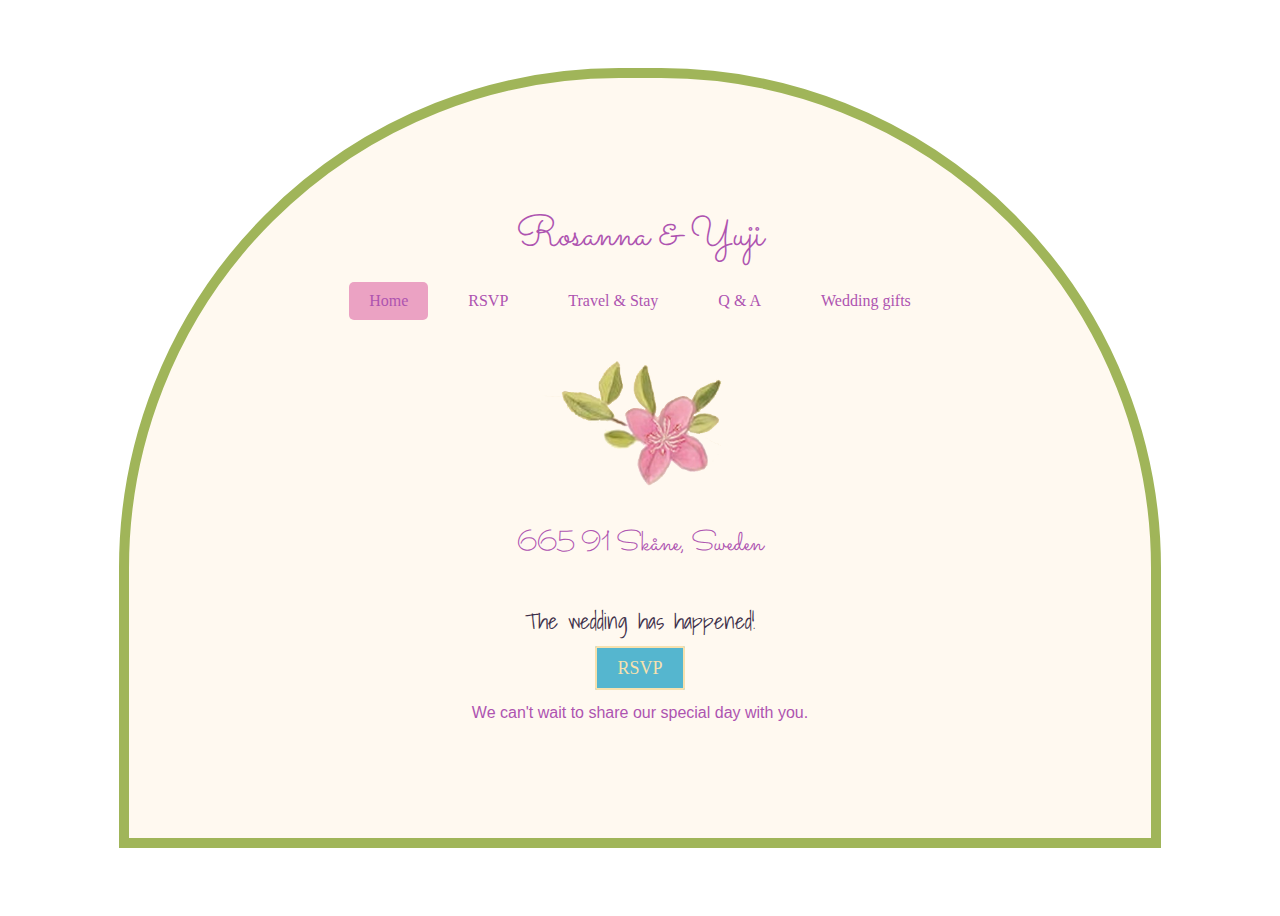
==== index.html @ bf82cd82 "Update index.html" ====
<!DOCTYPE html>
<html lang="ja">
<head>
    <meta charset="UTF-8">
    <meta name="viewport" content="width=device-width, initial-scale=1.0">
    <title>Yuji & Rosanna</title>

    
    <!-- Google Fonts -->
<link href="https://fonts.googleapis.com/css2?family=Shadows+Into+Light&family=Sacramento&display=swap" rel="stylesheet">

    <!-- Link to CSS -->
    <link rel="stylesheet" href="styles.css">


</head>
<body>
    
    <div class="background">
        <div class="content">
            <h1 class="title">Rosanna & Yuji</h1>
<nav>
    <div class="hamburger-menu" onclick="toggleMenu()">&#9776;</div>
    <div id="nav-links">
                <a href="index.html" class="active">Home</a>
                <a href="rsvp.html">RSVP</a>
                <a href="travel.html">Travel & Stay</a>
                <a href="qa.html">Q & A</a>
                <a href="gifts.html">Wedding gifts</a>
    </div>
</nav>
 <img src="images/sakura (1).png" alt="Description of image" width="200">
            
            <p class="address">665 91 Skåne, Sweden</p>
            
        <!-- Countdown Timer -->
        <div id="countdown" class="countdown"></div>
            
            <a href="rsvp.html" class="btn">RSVP</a>
            <p class="message">We can't wait to share our special day with you. </p>
        </div>
    </div>

</html>
    <script src="script.js"></script>

</body>
</html>
---- styles.css ----
<link href="https://fonts.googleapis.com/css2?family=Nunito:wght@300;400;600&family=Shadows+Into+Light&family=Sacramento&display=swap" rel="stylesheet">


body {
    margin: 0;
    padding: 0;
    font-family: 'Shadows Into Light', cursive;
    background-image: url('images/sakura (1).png'); /* Correct way */
    background-size: cover;  /* Ensures the image covers the entire background */
 height: 100vh;  /* Ensures the body takes up the full viewport height */
    background-repeat: repeat;  /* Allows the image to repeat if it's smaller than the viewport */
    text-align: center;
}

h1 {
    font-family: 'Sacramento', cursive !important;
    color: #ae54b0;
    font-size: 50px;
    margin-bottom: 15px;
    font-weight: normal;  /* Make the text normal weight */
}

.background {
    min-height: 100vh;  /* Makes sure the div spans the full height of the viewport */
    display: flex;
    justify-content: center;
    align-items: center;
    text-align: center;
}

/* General content box styling */
.content {
    background-color: #fff9f0 !important;
    padding: 100px;
    border: 10px solid #a0b559;
    border-radius: 500px 500px 0 0; /* Keeps the arch consistent */
    width: 65%; /* Same width for all pages */
    margin: 55px auto; /* Centers and keeps spacing */
}


.title {
    font-family: 'Sacramento', cursive !important;  /* Apply Sacramento font */
    color: #ae54b0;
    font-size: 50px;
    margin-bottom: 15px;
}

p, .rsvp-question, .rsvp-reply {
    font-family: 'Nunito', sans-serif;
    font-size: 1.2em;
    color: #333;
}

/* ナビゲーション */
nav {
    margin-bottom: 25px;
}

nav a {
    font-size: 16px;
    text-decoration: none;
    color: #ae54b0;
    margin: 0 10px;
    padding: 5px 10px;
    border-radius: 5px;
}

nav a.active {
    background-color: #eba2c3;
}

/* ハート */
.hearts {
    font-size: 24px;
    color: #b36a5e;
    margin: 15px 0;
}

/* アドレス */
.address {
    font-family: 'Sacramento', cursive;
    color: #ae54b0;
    font-size: 30px;
    margin-top: 15px;
}


/* 🌿 Buttons with natural tones */
button, .btn {
    background-color: #55b6cf !important; /* Earthy green */
    color: #F7E1AE !important; /* Yellow text */
    border: 2px solid #F7E1AE; /* Accent border */
    padding: 10px 20px;
    font-size: 20px;
    font-weight: normal;
    cursor: pointer;
    border-radius: 2px;
    text-decoration: none; /* Remove underline */
    transition: background 0.3s ease;
}

button:hover, .btn:hover {
    background-color: #a0b559 !important; /* Lighter green on hover */
}


    .rsvp-form {
        width: 100%; /* Makes sure it fills the .content box */
        max-width: none; /* Removes max-width limitation */
        padding: 20px; /* Adjusts padding to match other pages */
    }
}

/* RSVPフォーム */
form {
    margin: 20px 0;
}

form input {
    display: block;
    width: 80%;
    margin: 10px auto;
    padding: 10px;
    font-size: 16px;
    border: 1px solid #ccc;
    border-radius: 5px;
}

form button {
    width: 50%;
}

/* メッセージ */
.message {
    font-size: 18px;
    color: #ae54b0;
    margin-top: 25px;
}

/* 戻るボタン */
.back-btn {
    background: #8a2be2;
}

.back-btn:hover {
    background: #6b4eac;
}


@media (max-width: 768px) {
    .content {
        width: 80%;
        padding: 50px 25px;
        border-radius: 500px 500px 0 0; /* Only top corners are rounded */
        margin-left: auto; /* Center it */
        margin-right: auto; /* Center it */
    }
}

    .title {
        font-size: 42px;
    }

    .address {
        font-size: 28px;
    }

    .btn {
        font-size: 18px;
        padding: 10px 20px;
    }

    .message {
        font-size: 16px;
    }
}

/* 曲リクエストフォームのスタイル */
#request-form h2 {
    color: #ae54b0;
    font-size: 24px;
    margin-bottom: 15px;
}

#request-form input {
    display: block;
    width: 80%;
    margin: 10px auto;
    padding: 10px;
    font-size: 16px;
    border: 1px solid #ccc;
    border-radius: 5px;
}
footer p {
    margin-top: 10px;
    font-size: 14px;
    color: #7f7f7f;
}

/* Countdown timer styles */
.countdown {
    font-family: 'Shadows Into Light', cursive;
    font-size: 22px;
    color: #40314a;
    padding: 10px;
    border-radius: 10px;
    width: 300px;
    margin: 10px auto;
    text-align: center;
}

.countdown p {
    margin: 10px 0;
    font-size: 24px;
}

/* Form-specific Styles */
.rsvp-form {
    background-color: #fff9f0;
    padding: 30px;
    border: 2px solid #a0b559;
    border-radius: 10px;
    width: 80%;
    max-width: 600px;
    margin: 0 auto;
}

.rsvp-form label {
    display: block;
    margin-bottom: 8px;
    font-family: 'Lora', serif;
    font-size: 18px;
}

.rsvp-form input,
.rsvp-form select,
.rsvp-form textarea {
    width: 100%;
    padding: 10px;
    margin-bottom: 15px;
    font-size: 16px;
    border: 1px solid #ccc;
    border-radius: 5px;
    font-family: 'Lora', serif;
}

.rsvp-form button {
    background-color: #32afcf;
    color: #F7E1AE;
    border: 2px solid #F7E1AE;
    padding: 10px 20px;
    font-size: 18px;
    cursor: pointer;
    border-radius: 5px;
    transition: background 0.3s ease;
    font-family: 'Shadows Into Light', cursive;
}

.rsvp-form button:hover {
    background-color: #a0b559;
}

/* Hamburger menu style */
.hamburger-menu {
    display: none;  /* Hidden by default */
    font-size: 30px;
    cursor: pointer;
    position: absolute; /* Position it absolutely */
    top: 20px;  /* Adjust the top position */
    left: 20px; /* Adjust the left position */
}

/* Navigation links */
#nav-links {
    display: flex;
    justify-content: center;
    align-items: center;
}

/* General Navigation Link Styles */
nav a {
    font-size: 16px;
    text-decoration: none;
    color: #ae54b0;
    margin: 0 10px;
    padding: 10px 20px;
    border-radius: 5px;
    display: inline-block;
}

/* Mobile-specific styles */
@media (max-width: 768px) {
    /* Hide the links by default on mobile */
    #nav-links {
        display: none;
        flex-direction: column;
        align-items: center;
        width: 100%;
        background-color: #ffeac2; /* Light background */
        position: absolute;
        top: 60px; /* Adjust based on your header height */
        left: 0;
        padding: 5px 0;
    }

    /* Show hamburger menu only on mobile */
    .hamburger-menu {
        display: block;
        color: #622775; /* Color for hamburger */
        padding: 10px;
        width: 40px; /* Adjust width to create a square shape */
        height: 40px; /* Adjust height to match width */
    display: flex; 
    flex-direction: column; /* Stack icon and text vertically */
        justify-content: center;
        align-items: center;
        background-color: #ffeac2;
        border-radius: 10px;
    }


    /* Styling the links in the hamburger menu */
    #nav-links a {
        padding: 15px 0;
        font-size: 18px;
        width: 100%;
        text-align: center;
    }

    /* Show navigation links when the hamburger menu is clicked */
    #nav-links.active {
        display: block;
    }
}

.hamburger-menu::after {
    content: "Menu";  /* Text to appear below */
    display: block; /* Forces the text onto a new line */
    font-family: 'Sacramento', cursive; /* Fixed missing semicolon */
    font-size: 22px; /* Fixed syntax error */
    color: #ae54b0; /* Match the hamburger icon color */
    text-align: center;
    margin-top: 0px; /* Space between icon and text */
     margin-bottom: 5px; /* Space between icon and text */
}

/* Container for the select element */
.select-container {
    position: relative;
    width: 100%; /* Ensures container fills the available width */
}

/* Style for the select box */
select {
    -webkit-appearance: none; /* Removes default iOS styling */
    -moz-appearance: none; /* Removes default Firefox styling */
    appearance: none; /* Removes default styling */
    width: 100%; /* Ensures it fills the container */
    padding: 10px 30px 10px 10px; /* Add padding for the arrow */
    font-size: 16px; /* Matches other inputs */
    border: 2px solid #a0b559; /* Custom border */
    border-radius: 5px; /* Slight rounding */
    background-color: #ffffff; /* Matches RSVP form background */
    color: #40314a; /* Dark text for readability */
    text-align: center !important; /* Center text inside the fields */
    cursor: pointer;
}

/* Center text in dropdown options */
select option {
    text-align: center; /* Centers the option text */
    padding: 10px; /* Add padding to give options some space */
}

/* Custom arrow added after the select container */
.select-container::after {
    content: "▼"; 
    font-size: 14px;
    color: #ae54b0;
    position: absolute;
    right: 10px;
    top: 40%;
    transform: translateY(-50%);
    pointer-events: none; /* Ensure it doesn’t interfere with selection */
}

/* Mobile-specific adjustments */
@media (max-width: 768px) {
    select {
        font-size: 18px; /* Slightly larger for mobile */
        padding: 12px 30px 12px 12px; /* Adjust padding for mobile */
    }
}
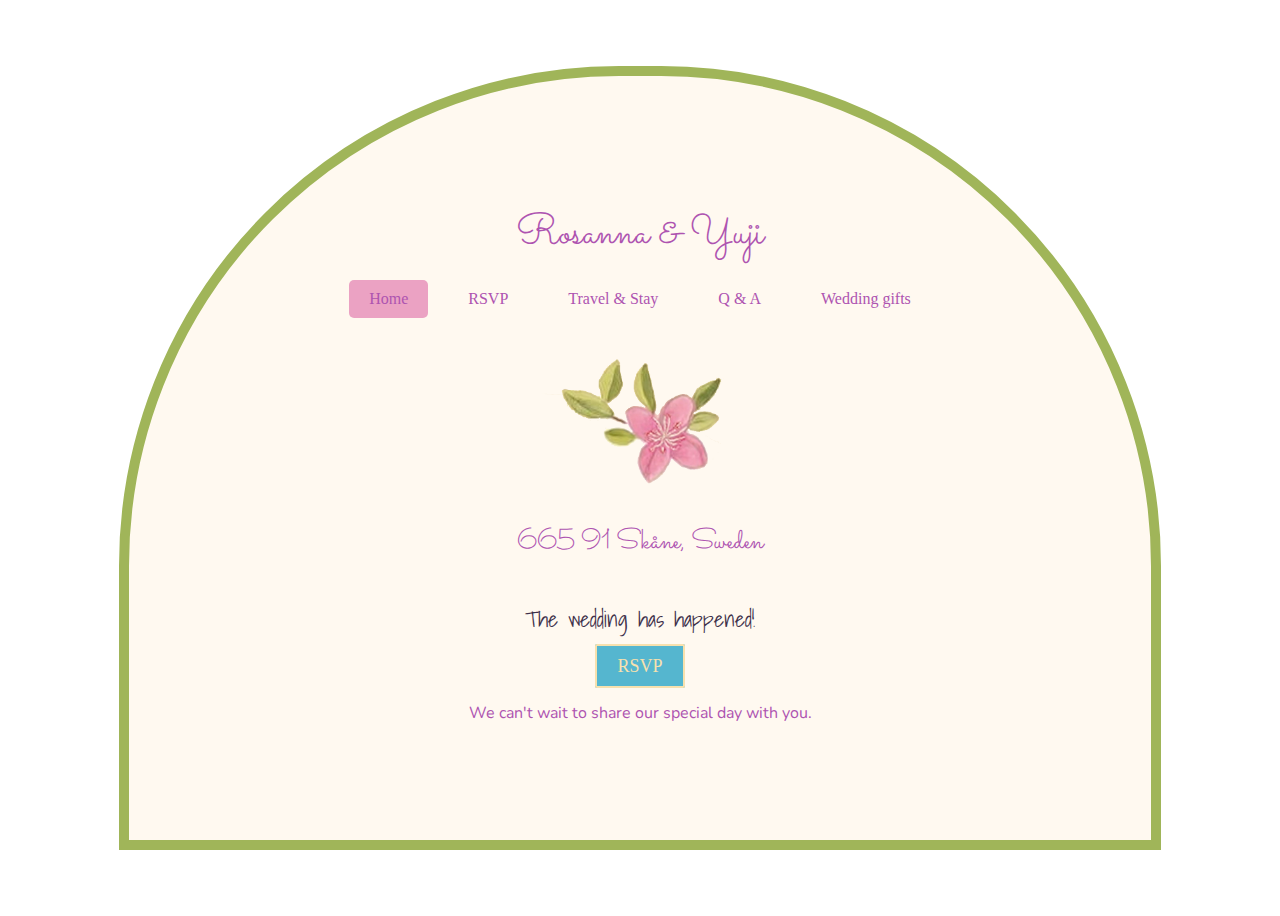
==== commit cf7282b7: "Update index.html" ====
--- a/index.html
+++ b/index.html
@@ -7,7 +7,7 @@
 
     
     <!-- Google Fonts -->
-<link href="https://fonts.googleapis.com/css2?family=Shadows+Into+Light&family=Sacramento&display=swap" rel="stylesheet">
+<link href="https://fonts.googleapis.com/css2?family=Nunito:wght@300;400;600&family=Shadows+Into+Light&family=Sacramento&display=swap" rel="stylesheet">
 
     <!-- Link to CSS -->
     <link rel="stylesheet" href="styles.css">
--- a/styles.css
+++ b/styles.css
@@ -48,7 +48,7 @@
 
 p, .rsvp-question, .rsvp-reply {
     font-family: 'Nunito', sans-serif;
-    font-size: 1.2em;
+    font-size: 1em;
     color: #333;
 }
 
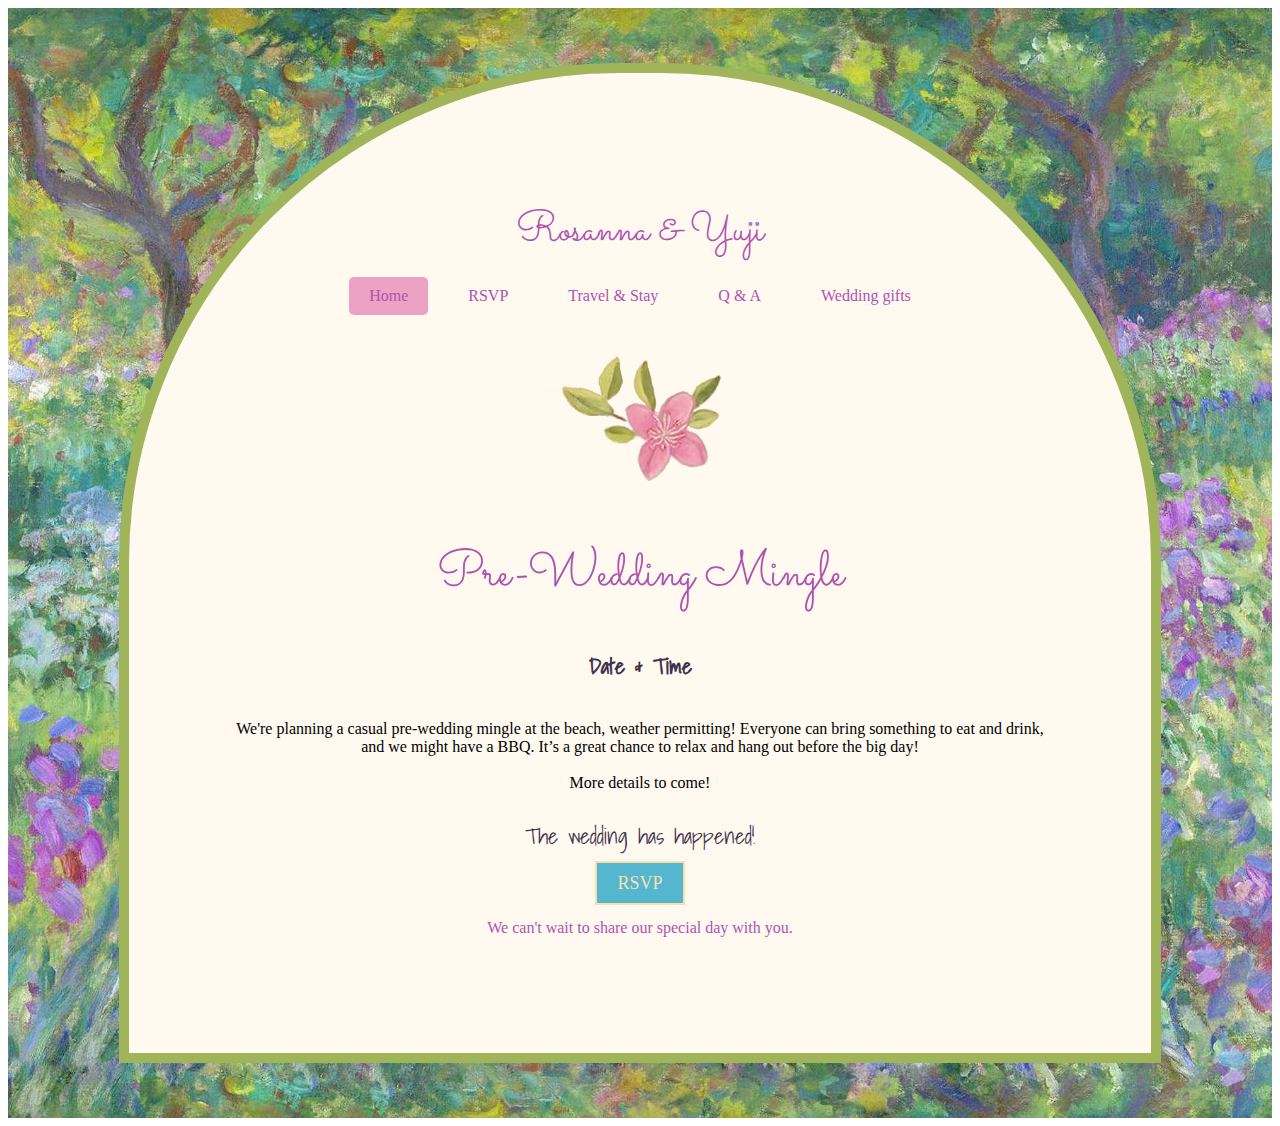
==== commit d67282db: "pre wed.html" ====
--- a/index.html
+++ b/index.html
@@ -31,7 +31,10 @@
 </nav>
  <img src="images/sakura (1).png" alt="Description of image" width="200">
             
-            <p class="address">665 91 Skåne, Sweden</p>
+            <h1 class="qa-title">Pre-Wedding Mingle</h1>
+
+                        <h5>Date & Time</h5>
+            <p>We're planning a casual pre-wedding mingle at the beach, weather permitting! Everyone can bring something to eat and drink, and we might have a BBQ. It’s a great chance to relax and hang out before the big day! <br><br>More details to come! <br>
             
         <!-- Countdown Timer -->
         <div id="countdown" class="countdown"></div>
--- a/styles.css
+++ b/styles.css
@@ -1,16 +1,15 @@
-<link href="https://fonts.googleapis.com/css2?family=Nunito:wght@300;400;600&family=Shadows+Into+Light&family=Sacramento&display=swap" rel="stylesheet">
+<link href="https://fonts.googleapis.com/css2?family=Shadows+Into+Light&family=Sacramento&display=swap" rel="stylesheet">
 
 
 body {
     margin: 0;
     padding: 0;
     font-family: 'Shadows Into Light', cursive;
-    background-image: url('images/sakura (1).png'); /* Correct way */
-    background-size: cover;  /* Ensures the image covers the entire background */
- height: 100vh;  /* Ensures the body takes up the full viewport height */
-    background-repeat: repeat;  /* Allows the image to repeat if it's smaller than the viewport */
+    position: relative; /* Make the body a positioned container */
+    height: 100vh;  /* Ensures the body takes up the full viewport height */
     text-align: center;
 }
+
 
 h1 {
     font-family: 'Sacramento', cursive !important;
@@ -20,12 +19,23 @@
     font-weight: normal;  /* Make the text normal weight */
 }
 
+h5 {
+    font-family: 'Shadows Into Light', cursive;
+    font-size: 22px;
+    color: #40314a;
+}
+
 .background {
-    min-height: 100vh;  /* Makes sure the div spans the full height of the viewport */
+    min-height: 100vh;  /* Ensure the container spans the full height of the viewport */
     display: flex;
     justify-content: center;
     align-items: center;
     text-align: center;
+    position: relative;  /* Keeps content on top of the background */
+    background-image: 
+        url('https://rosanna-and-yuji.github.io/Rosanna-and-Yuji/images/311512_poster (mirror).jpeg');  
+    background-size: 100% auto;  /* Full width, auto height */
+    background-repeat: repeat-y;  /* Repeat only vertically */
 }
 
 /* General content box styling */
@@ -46,12 +56,6 @@
     margin-bottom: 15px;
 }
 
-p, .rsvp-question, .rsvp-reply {
-    font-family: 'Nunito', sans-serif;
-    font-size: 1em;
-    color: #333;
-}
-
 /* ナビゲーション */
 nav {
     margin-bottom: 25px;
@@ -84,7 +88,6 @@
     font-size: 30px;
     margin-top: 15px;
 }
-
 
 /* 🌿 Buttons with natural tones */
 button, .btn {
@@ -260,6 +263,7 @@
 .rsvp-form button:hover {
     background-color: #a0b559;
 }
+
 
 /* Hamburger menu style */
 .hamburger-menu {
@@ -308,7 +312,7 @@
     .hamburger-menu {
         display: block;
         color: #622775; /* Color for hamburger */
-        padding: 10px;
+        padding: 15px;
         width: 40px; /* Adjust width to create a square shape */
         height: 40px; /* Adjust height to match width */
     display: flex; 
@@ -392,3 +396,4 @@
         padding: 12px 30px 12px 12px; /* Adjust padding for mobile */
     }
 }
+
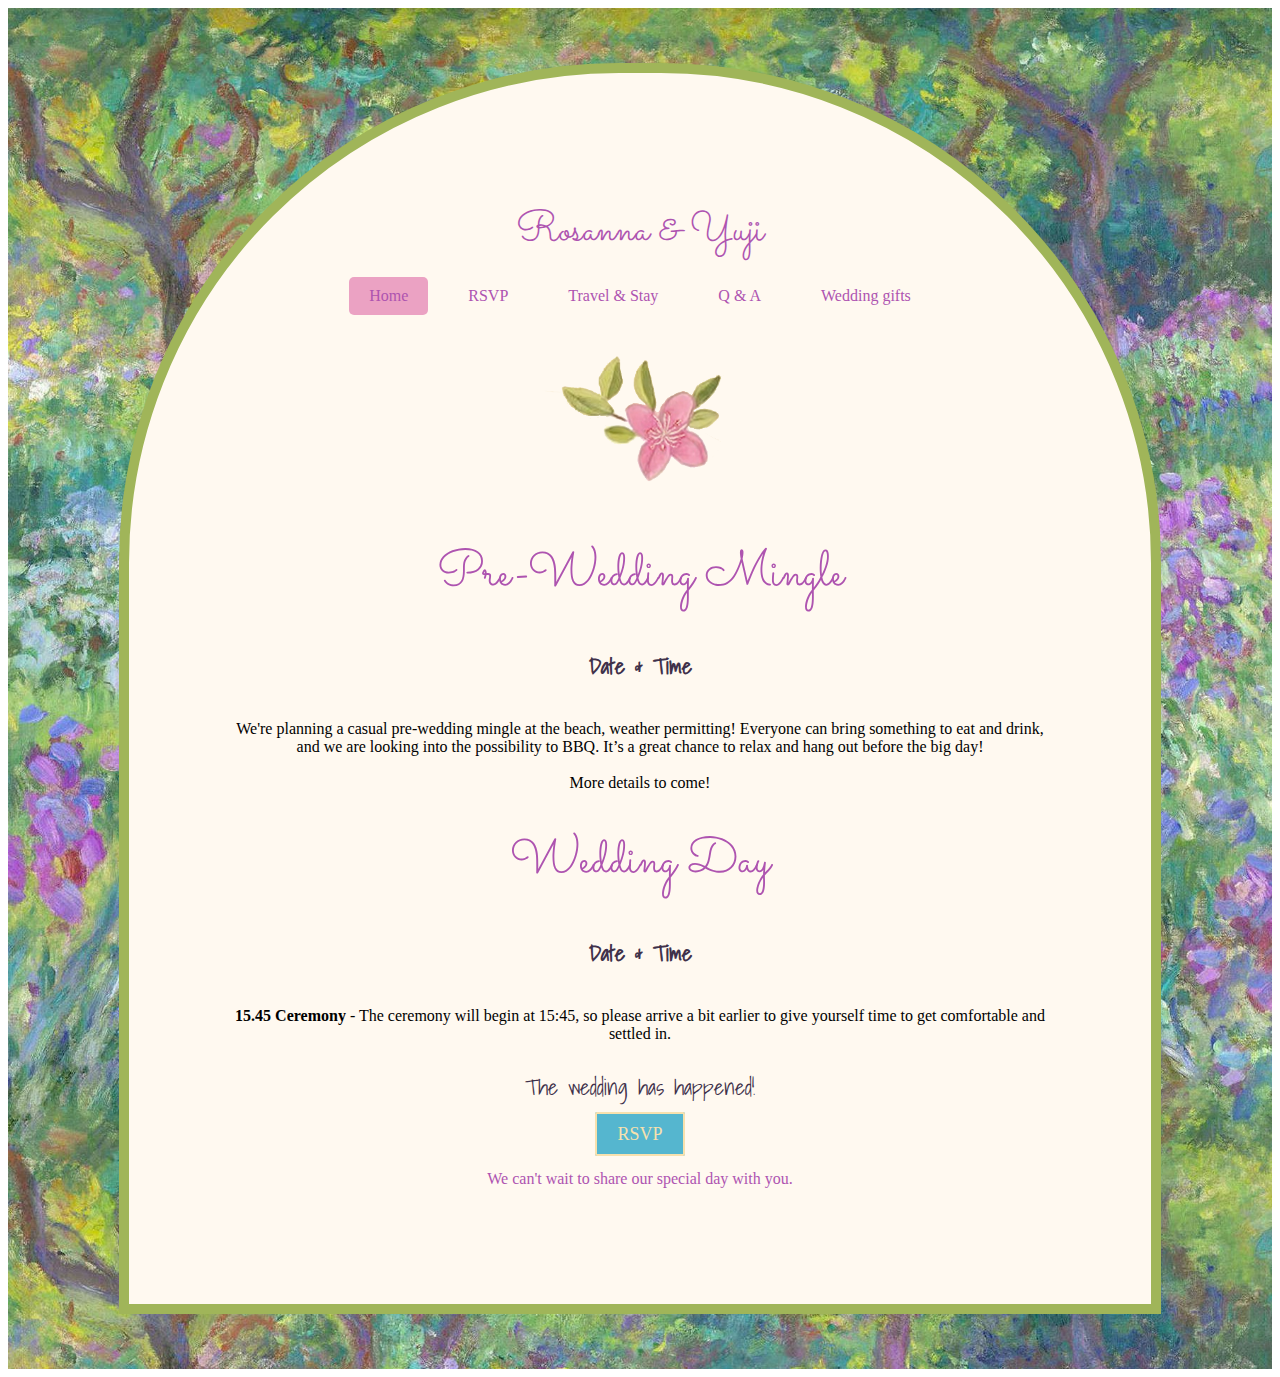
==== commit d70468f3: "test schedule.html" ====
--- a/index.html
+++ b/index.html
@@ -34,7 +34,14 @@
             <h1 class="qa-title">Pre-Wedding Mingle</h1>
 
                         <h5>Date & Time</h5>
-            <p>We're planning a casual pre-wedding mingle at the beach, weather permitting! Everyone can bring something to eat and drink, and we might have a BBQ. It’s a great chance to relax and hang out before the big day! <br><br>More details to come! <br>
+            <p>We're planning a casual pre-wedding mingle at the beach, weather permitting! Everyone can bring something to eat and drink, and we are looking into the possibility to BBQ. It’s a great chance to relax and hang out before the big day! <br><br>More details to come! <br>
+
+
+                            <h1 class="qa-title">Wedding Day</h1>
+
+                        <h5>Date & Time</h5>
+
+            <p><b>15.45 Ceremony</b> - The ceremony will begin at 15:45, so please arrive a bit earlier to give yourself time to get comfortable and settled in.</p>
             
         <!-- Countdown Timer -->
         <div id="countdown" class="countdown"></div>
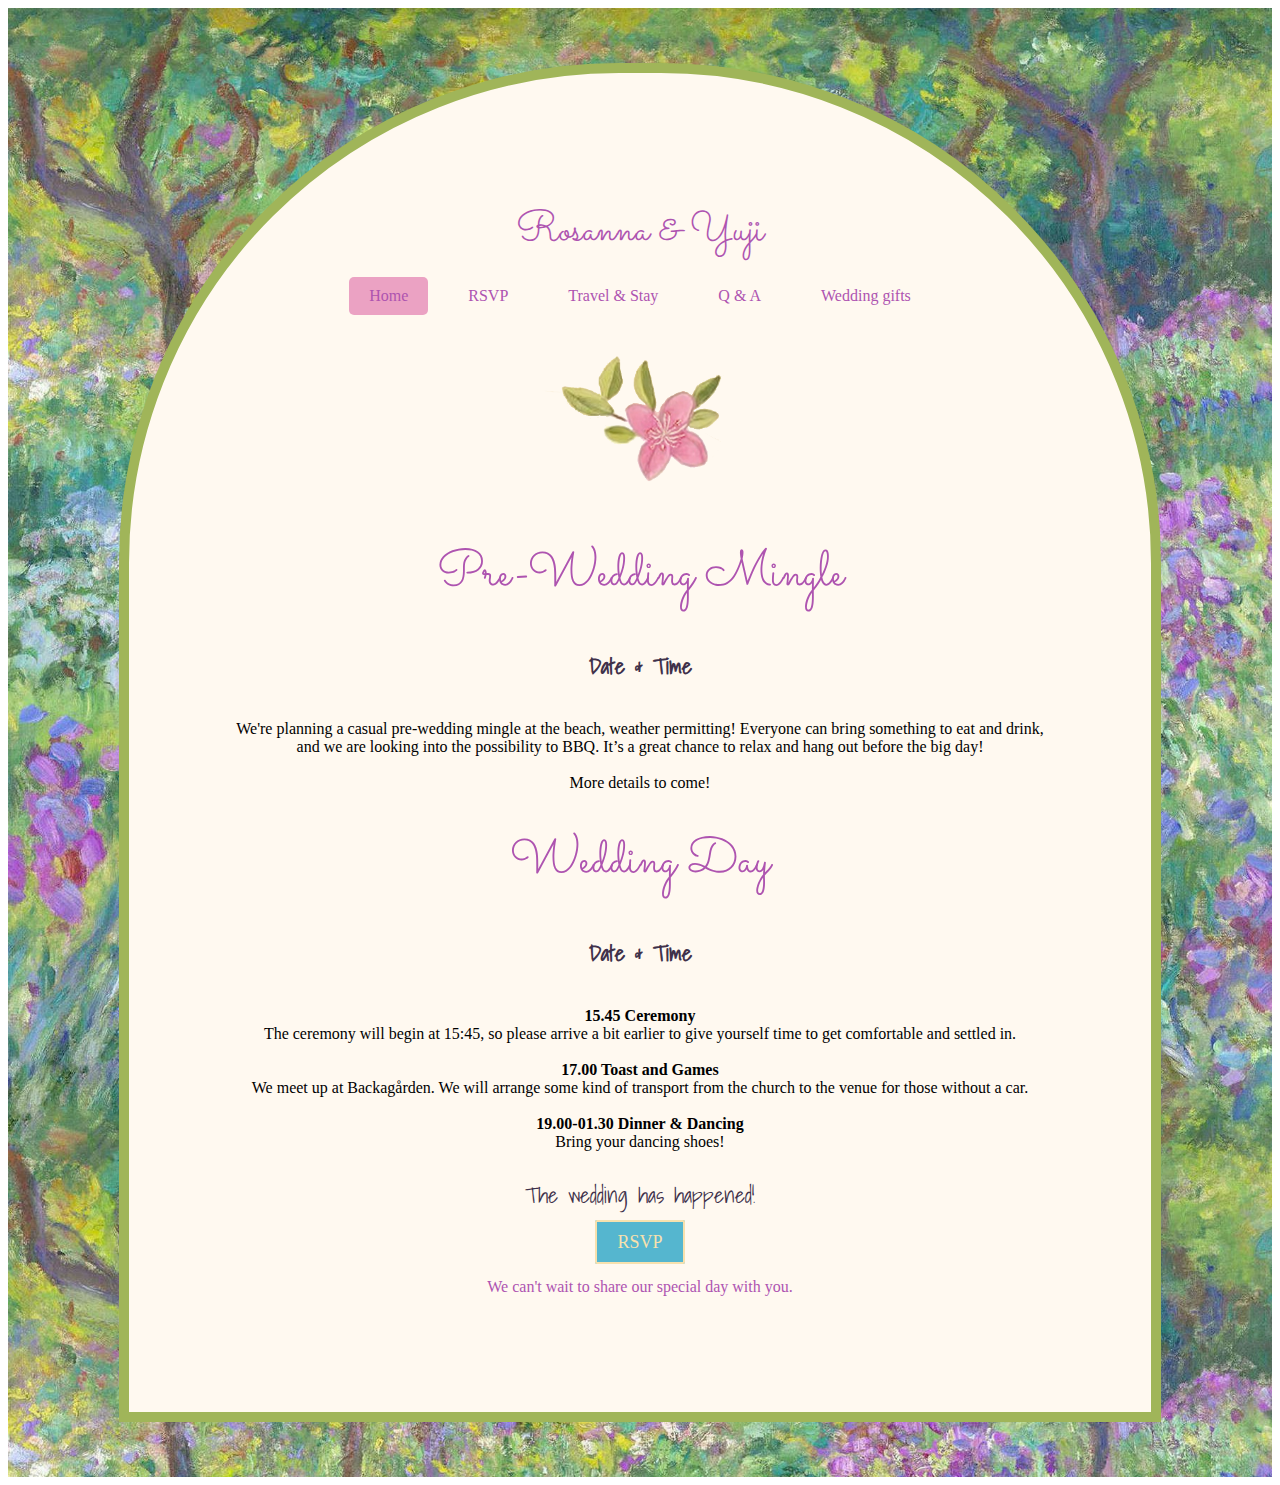
==== commit fc30f742: "Schedule.html" ====
--- a/index.html
+++ b/index.html
@@ -41,7 +41,12 @@
 
                         <h5>Date & Time</h5>
 
-            <p><b>15.45 Ceremony</b> - The ceremony will begin at 15:45, so please arrive a bit earlier to give yourself time to get comfortable and settled in.</p>
+            <p><b>15.45 Ceremony</b> <br> The ceremony will begin at 15:45, so please arrive a bit earlier to give yourself time to get comfortable and settled in.<br>
+            <br>
+           <b>17.00 Toast and Games</b> <br> We meet up at Backagården. We will arrange some kind of transport from the church to the venue for those without a car. <br>
+                <br>
+                <b>19.00-01.30 Dinner & Dancing</b> <br>Bring your dancing shoes!
+            </p>
             
         <!-- Countdown Timer -->
         <div id="countdown" class="countdown"></div>
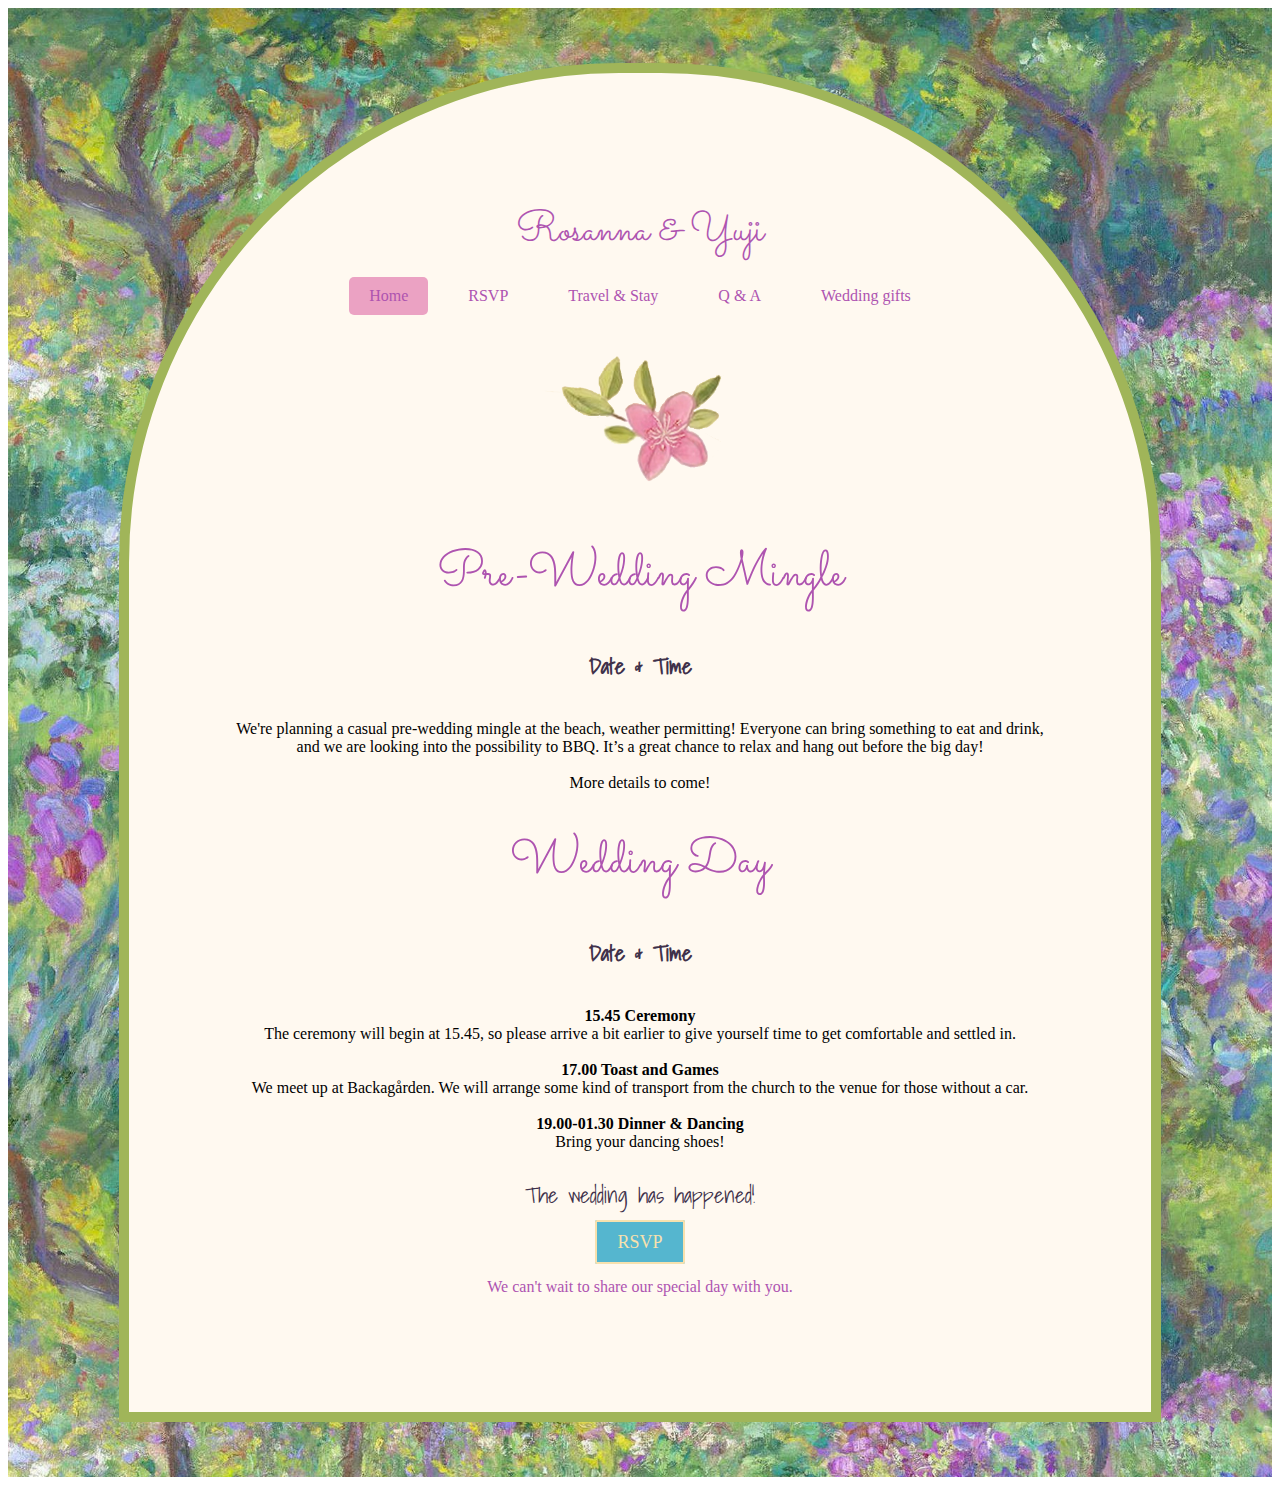
==== commit 8550259b: "Update index.html" ====
--- a/index.html
+++ b/index.html
@@ -41,7 +41,7 @@
 
                         <h5>Date & Time</h5>
 
-            <p><b>15.45 Ceremony</b> <br> The ceremony will begin at 15:45, so please arrive a bit earlier to give yourself time to get comfortable and settled in.<br>
+            <p><b>15.45 Ceremony</b> <br> The ceremony will begin at 15.45, so please arrive a bit earlier to give yourself time to get comfortable and settled in.<br>
             <br>
            <b>17.00 Toast and Games</b> <br> We meet up at Backagården. We will arrange some kind of transport from the church to the venue for those without a car. <br>
                 <br>
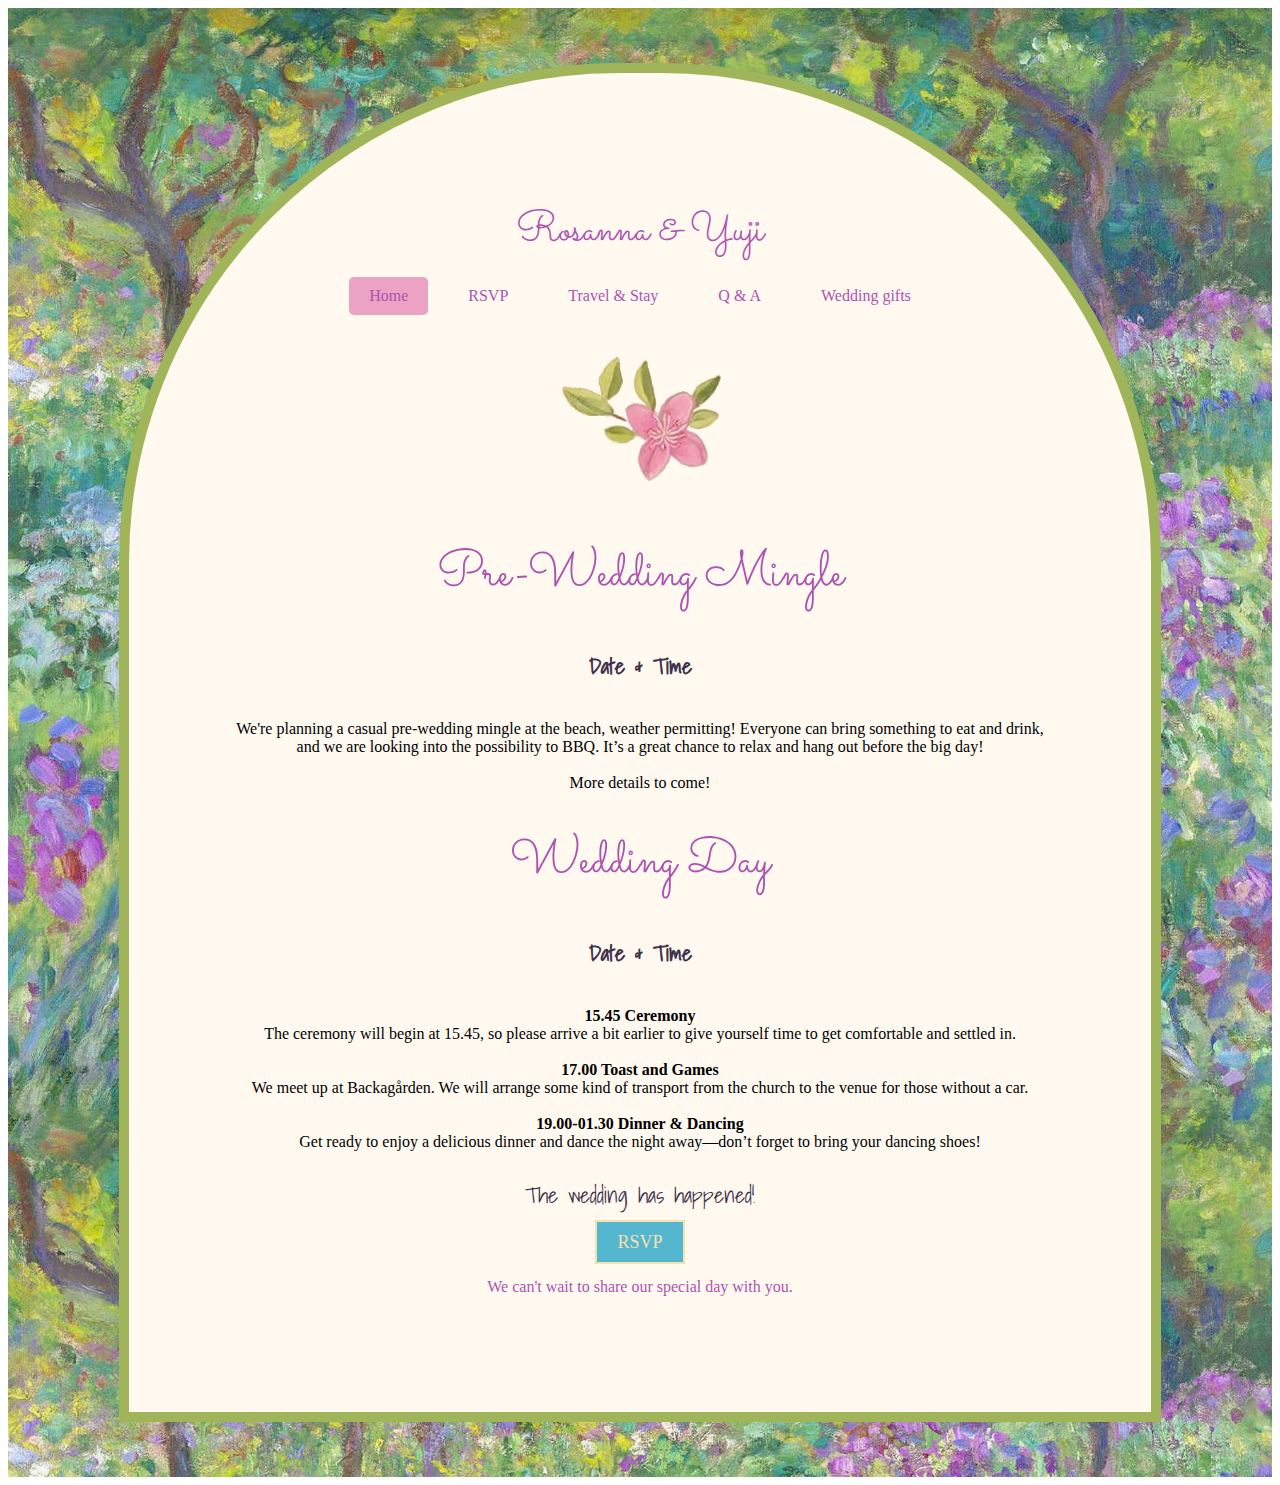
==== commit df44c3bc: "Update index.html" ====
--- a/index.html
+++ b/index.html
@@ -45,7 +45,7 @@
             <br>
            <b>17.00 Toast and Games</b> <br> We meet up at Backagården. We will arrange some kind of transport from the church to the venue for those without a car. <br>
                 <br>
-                <b>19.00-01.30 Dinner & Dancing</b> <br>Bring your dancing shoes!
+                <b>19.00-01.30 Dinner & Dancing</b> <br>Get ready to enjoy a delicious dinner and dance the night away—don’t forget to bring your dancing shoes!
             </p>
             
         <!-- Countdown Timer -->
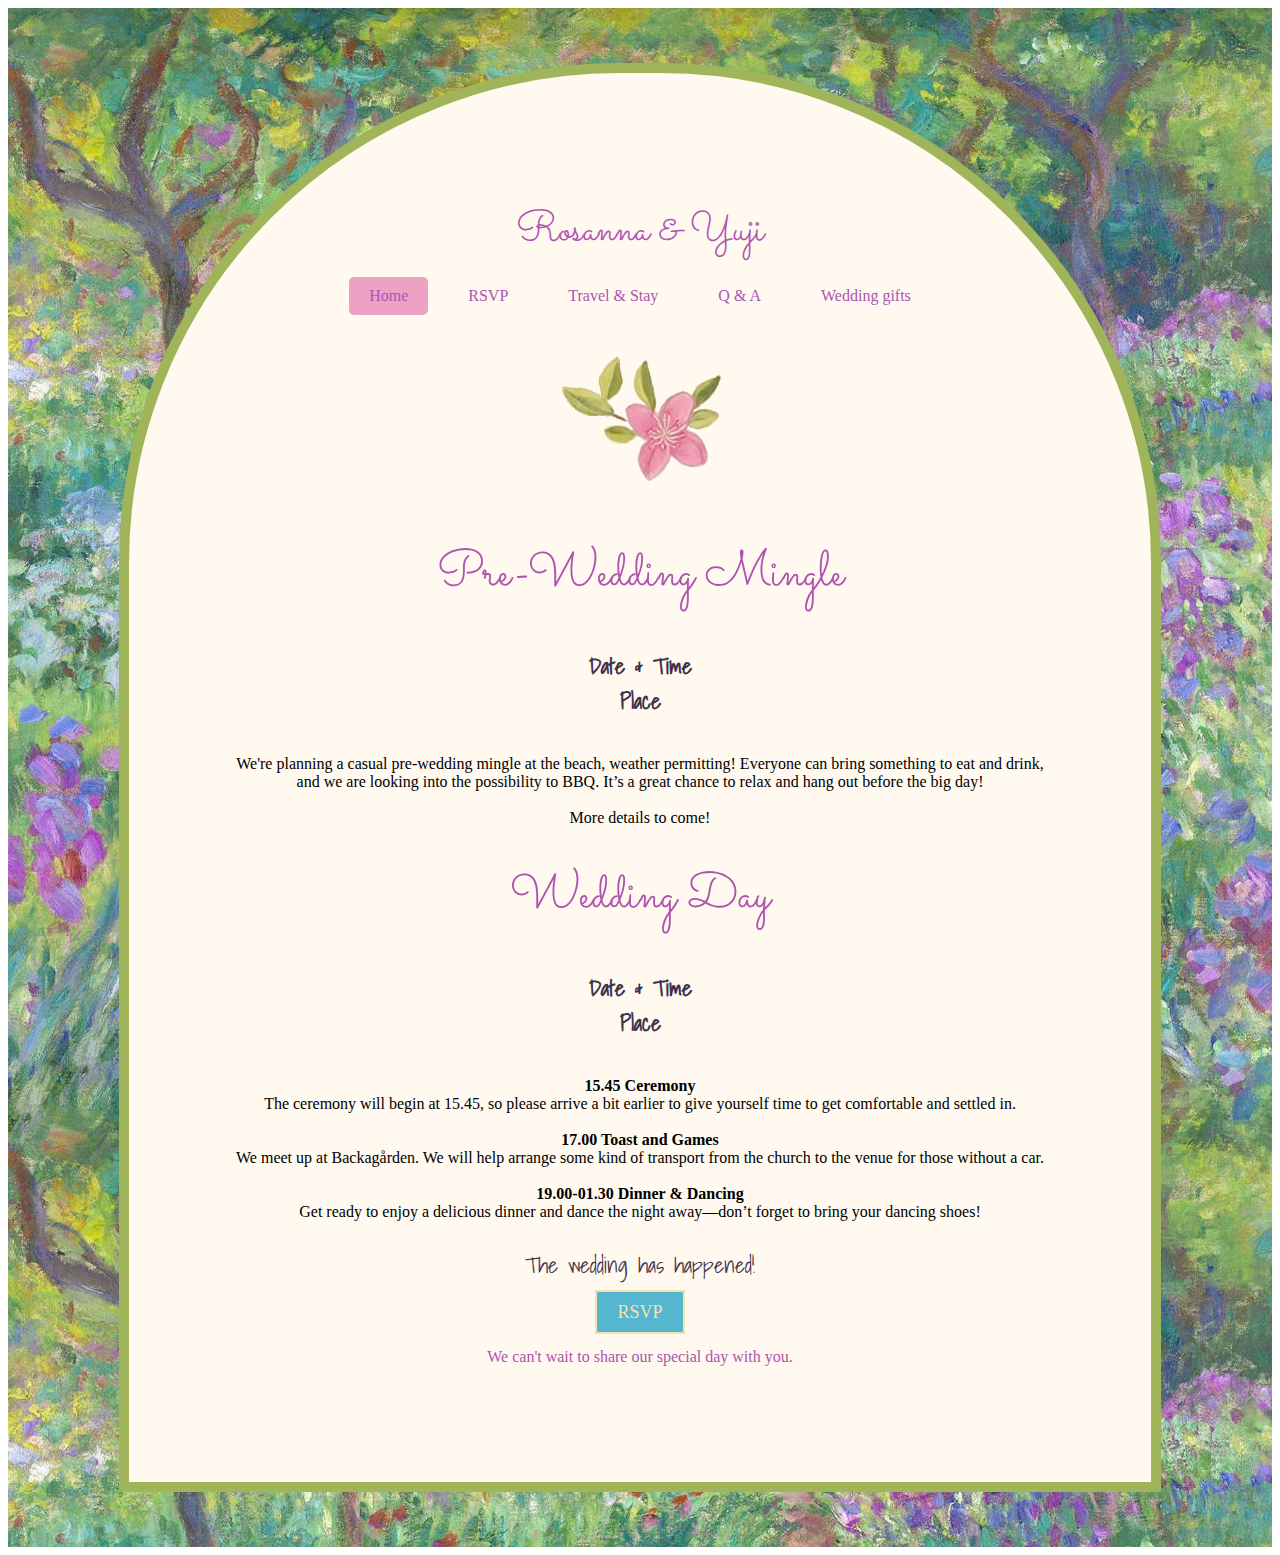
==== commit 979581a4: "place.html" ====
--- a/index.html
+++ b/index.html
@@ -33,17 +33,17 @@
             
             <h1 class="qa-title">Pre-Wedding Mingle</h1>
 
-                        <h5>Date & Time</h5>
+                        <h5>Date & Time<br> Place</h5>
             <p>We're planning a casual pre-wedding mingle at the beach, weather permitting! Everyone can bring something to eat and drink, and we are looking into the possibility to BBQ. It’s a great chance to relax and hang out before the big day! <br><br>More details to come! <br>
 
 
                             <h1 class="qa-title">Wedding Day</h1>
 
-                        <h5>Date & Time</h5>
+                        <h5>Date & Time<br> Place</h5>
 
             <p><b>15.45 Ceremony</b> <br> The ceremony will begin at 15.45, so please arrive a bit earlier to give yourself time to get comfortable and settled in.<br>
             <br>
-           <b>17.00 Toast and Games</b> <br> We meet up at Backagården. We will arrange some kind of transport from the church to the venue for those without a car. <br>
+           <b>17.00 Toast and Games</b> <br> We meet up at Backagården. We will help arrange some kind of transport from the church to the venue for those without a car. <br>
                 <br>
                 <b>19.00-01.30 Dinner & Dancing</b> <br>Get ready to enjoy a delicious dinner and dance the night away—don’t forget to bring your dancing shoes!
             </p>
